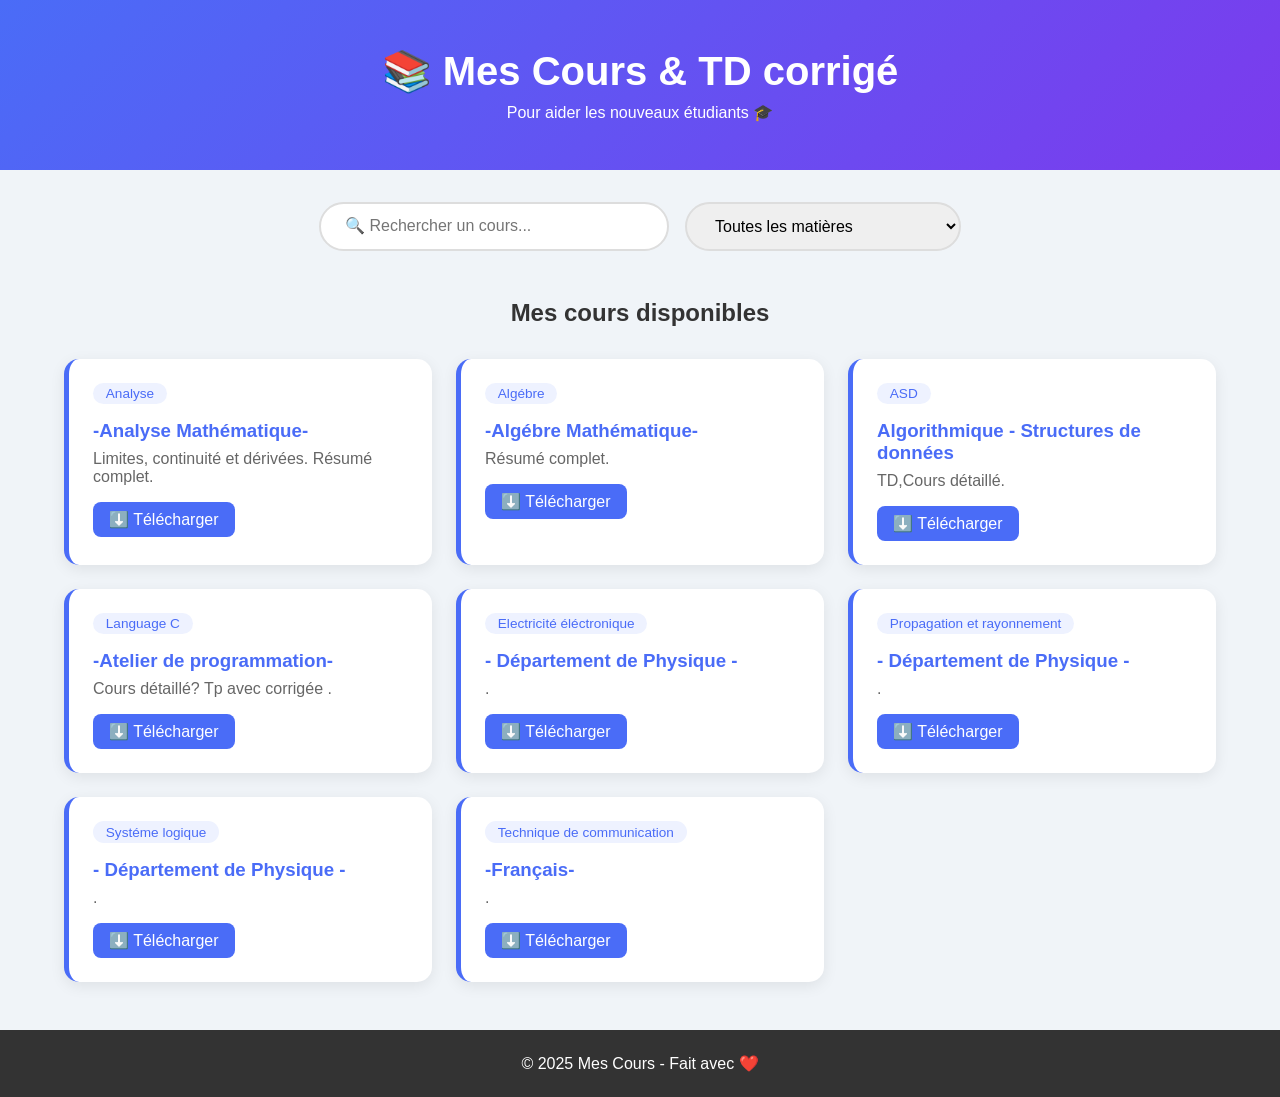
==== index.html @ 3fcf7350 "Rename courses.html to index.html" ====
<!DOCTYPE html>
<html lang="en">
<head>
    <meta charset="UTF-8">
    <meta name="viewport" content="width=device-width, initial-scale=1.0">
    <title>Document</title>
    <link rel="stylesheet" href="style.css">
</head>
<body>
    <!-- EN-TÊTE -->
    <header>
        <h1>📚 Mes Cours & TD corrigé</h1>
        <p>Pour aider les nouveaux étudiants 🎓</p>
    </header>

    <!-- RECHERCHE -->
    <div class="recherche">
        <input type="text" id="searchInput" placeholder="🔍 Rechercher un cours...">
        <select id="filterSelect">
            <option value="all">Toutes les matières</option>
            <option value="analyse ">analyse </option>
            <option value="algébre ">algébre</option>
            <option value="ASD">algorithme </option>
            <option value="language C">atelier programmation </option>
            <option value="propagation ">propagation et rayonnement </option>
            <option value="systéme logique ">systéme logique </option>
            <option value="électricité">électricité</option>
            <option value="français ">technique de communication</option>
        </select>
    </div>

    <!-- LISTE DES COURS -->
    <main>
        <h2>Mes cours disponibles</h2>
        <div id="coursesGrid" class="grille"></div>
    </main>

    <!-- PIED DE PAGE -->
    <footer>
        <p>© 2025 Mes Cours - Fait avec ❤️</p>
    </footer>

    <script src="script.js"></script>
    
</body>
</html>
---- style.css ----
/* Réinitialisation */
* {
    margin: 0;
    padding: 0;
    box-sizing: border-box;
    font-family: Arial, sans-serif;
}

body {
    background: #f0f4f8;
    color: #333;
}

/* En-tête */
header {
    background: linear-gradient(135deg, #4a6cf7, #7c3aed);
    color: white;
    text-align: center;
    padding: 3rem 1rem;
}

header h1 {
    font-size: 2.5rem;
    margin-bottom: 0.5rem;
}

/* Barre de recherche */
.recherche {
    display: flex;
    justify-content: center;
    gap: 1rem;
    padding: 2rem 1rem;
    flex-wrap: wrap;
}

.recherche input,
.recherche select {
    padding: 0.8rem 1.5rem;
    border: 2px solid #ddd;
    border-radius: 50px;
    font-size: 1rem;
    outline: none;
}

.recherche input {
    width: 350px;
    max-width: 100%;
}

.recherche input:focus,
.recherche select:focus {
    border-color: #4a6cf7;
}

/* Grille des cours */
main {
    padding: 1rem 5% 3rem;
}

main h2 {
    text-align: center;
    margin-bottom: 2rem;
    color: #333;
}

.grille {
    display: grid;
    grid-template-columns: repeat(auto-fill, minmax(280px, 1fr));
    gap: 1.5rem;
}

/* Carte d'un cours */
.carte {
    background: white;
    border-radius: 15px;
    padding: 1.5rem;
    box-shadow: 0 4px 15px rgba(0,0,0,0.08);
    border-left: 5px solid #4a6cf7;
    transition: transform 0.3s;
}

.carte:hover {
    transform: translateY(-5px);
    box-shadow: 0 10px 25px rgba(0,0,0,0.15);
}

.carte h3 {
    color: #4a6cf7;
    margin-bottom: 0.5rem;
}

.matiere {
    display: inline-block;
    background: #eef2ff;
    color: #4a6cf7;
    padding: 0.2rem 0.8rem;
    border-radius: 20px;
    font-size: 0.85rem;
    margin-bottom: 1rem;
}

.carte p {
    color: #666;
    margin-bottom: 1rem;
}

.carte a {
    display: inline-block;
    padding: 0.5rem 1rem;
    background: #4a6cf7;
    color: white;
    text-decoration: none;
    border-radius: 8px;
}

.carte a:hover {
    background: #3b5bdb;
}

/* Pied de page */
footer {
    background: #333;
    color: white;
    text-align: center;
    padding: 1.5rem;
}
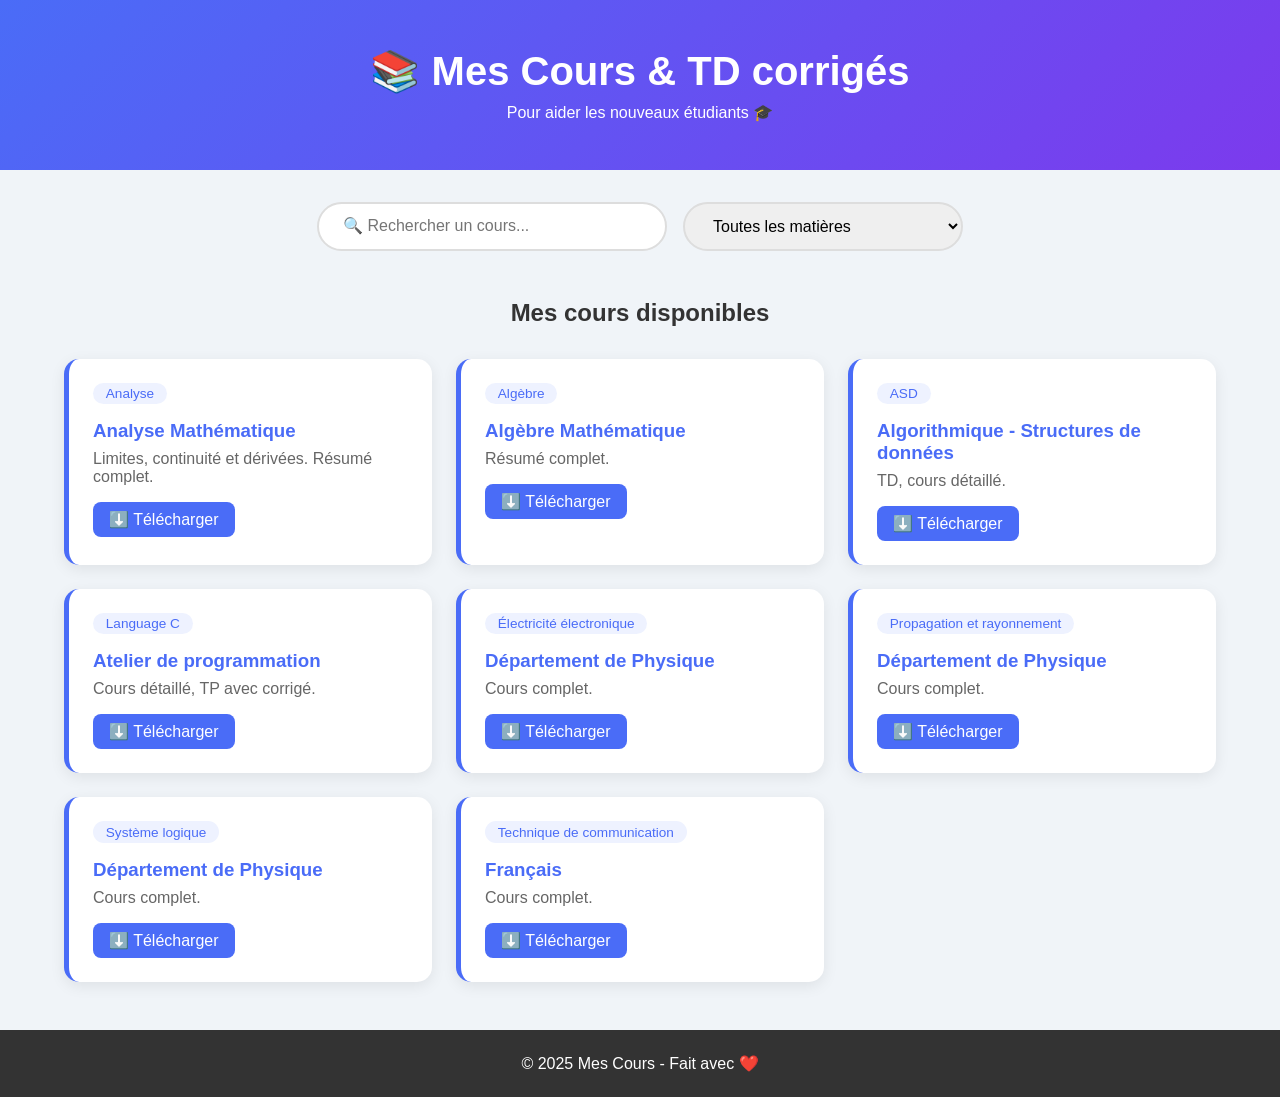
==== commit d410ba42: "Add files via upload my second version" ====
--- a/index.html
+++ b/index.html
@@ -1,46 +1,40 @@
-<!DOCTYPE html>
-<html lang="en">
-<head>
-    <meta charset="UTF-8">
-    <meta name="viewport" content="width=device-width, initial-scale=1.0">
-    <title>Document</title>
-    <link rel="stylesheet" href="style.css">
-</head>
-<body>
-    <!-- EN-TÊTE -->
-    <header>
-        <h1>📚 Mes Cours & TD corrigé</h1>
-        <p>Pour aider les nouveaux étudiants 🎓</p>
-    </header>
-
-    <!-- RECHERCHE -->
-    <div class="recherche">
-        <input type="text" id="searchInput" placeholder="🔍 Rechercher un cours...">
-        <select id="filterSelect">
-            <option value="all">Toutes les matières</option>
-            <option value="analyse ">analyse </option>
-            <option value="algébre ">algébre</option>
-            <option value="ASD">algorithme </option>
-            <option value="language C">atelier programmation </option>
-            <option value="propagation ">propagation et rayonnement </option>
-            <option value="systéme logique ">systéme logique </option>
-            <option value="électricité">électricité</option>
-            <option value="français ">technique de communication</option>
-        </select>
-    </div>
-
-    <!-- LISTE DES COURS -->
-    <main>
-        <h2>Mes cours disponibles</h2>
-        <div id="coursesGrid" class="grille"></div>
-    </main>
-
-    <!-- PIED DE PAGE -->
-    <footer>
-        <p>© 2025 Mes Cours - Fait avec ❤️</p>
-    </footer>
-
-    <script src="script.js"></script>
-    
-</body>
-</html>
+<!DOCTYPE html>
+<html lang="fr">
+<head>
+    <meta charset="UTF-8">
+    <meta name="viewport" content="width=device-width, initial-scale=1.0">
+    <title>Mes Cours & TD corrigés</title>
+    <link rel="stylesheet" href="style.css">
+</head>
+<body>
+    <!-- EN-TÊTE -->
+    <header>
+        <h1>📚 Mes Cours & TD corrigés</h1>
+        <p>Pour aider les nouveaux étudiants 🎓</p>
+    </header>
+
+    <!-- RECHERCHE -->
+    <div class="recherche">
+        <input type="text" id="searchInput" placeholder="🔍 Rechercher un cours...">
+        <select id="filterSelect">
+            <option value="all">Toutes les matières</option>
+            <!-- Les autres options sont générées automatiquement par script.js
+                 à partir des cours réellement présents, pour éviter tout
+                 décalage entre le filtre et les données. -->
+        </select>
+    </div>
+
+    <!-- LISTE DES COURS -->
+    <main>
+        <h2>Mes cours disponibles</h2>
+        <div id="coursesGrid" class="grille"></div>
+    </main>
+
+    <!-- PIED DE PAGE -->
+    <footer>
+        <p>© 2025 Mes Cours - Fait avec ❤️</p>
+    </footer>
+
+    <script src="script.js"></script>
+</body>
+</html>
--- a/style.css
+++ b/style.css
@@ -1,126 +1,144 @@
-/* Réinitialisation */
-* {
-    margin: 0;
-    padding: 0;
-    box-sizing: border-box;
-    font-family: Arial, sans-serif;
-}
-
-body {
-    background: #f0f4f8;
-    color: #333;
-}
-
-/* En-tête */
-header {
-    background: linear-gradient(135deg, #4a6cf7, #7c3aed);
-    color: white;
-    text-align: center;
-    padding: 3rem 1rem;
-}
-
-header h1 {
-    font-size: 2.5rem;
-    margin-bottom: 0.5rem;
-}
-
-/* Barre de recherche */
-.recherche {
-    display: flex;
-    justify-content: center;
-    gap: 1rem;
-    padding: 2rem 1rem;
-    flex-wrap: wrap;
-}
-
-.recherche input,
-.recherche select {
-    padding: 0.8rem 1.5rem;
-    border: 2px solid #ddd;
-    border-radius: 50px;
-    font-size: 1rem;
-    outline: none;
-}
-
-.recherche input {
-    width: 350px;
-    max-width: 100%;
-}
-
-.recherche input:focus,
-.recherche select:focus {
-    border-color: #4a6cf7;
-}
-
-/* Grille des cours */
-main {
-    padding: 1rem 5% 3rem;
-}
-
-main h2 {
-    text-align: center;
-    margin-bottom: 2rem;
-    color: #333;
-}
-
-.grille {
-    display: grid;
-    grid-template-columns: repeat(auto-fill, minmax(280px, 1fr));
-    gap: 1.5rem;
-}
-
-/* Carte d'un cours */
-.carte {
-    background: white;
-    border-radius: 15px;
-    padding: 1.5rem;
-    box-shadow: 0 4px 15px rgba(0,0,0,0.08);
-    border-left: 5px solid #4a6cf7;
-    transition: transform 0.3s;
-}
-
-.carte:hover {
-    transform: translateY(-5px);
-    box-shadow: 0 10px 25px rgba(0,0,0,0.15);
-}
-
-.carte h3 {
-    color: #4a6cf7;
-    margin-bottom: 0.5rem;
-}
-
-.matiere {
-    display: inline-block;
-    background: #eef2ff;
-    color: #4a6cf7;
-    padding: 0.2rem 0.8rem;
-    border-radius: 20px;
-    font-size: 0.85rem;
-    margin-bottom: 1rem;
-}
-
-.carte p {
-    color: #666;
-    margin-bottom: 1rem;
-}
-
-.carte a {
-    display: inline-block;
-    padding: 0.5rem 1rem;
-    background: #4a6cf7;
-    color: white;
-    text-decoration: none;
-    border-radius: 8px;
-}
-
-.carte a:hover {
-    background: #3b5bdb;
-}
-
-/* Pied de page */
-footer {
-    background: #333;
-    color: white;
-    text-align: center;
-    padding: 1.5rem;
-}+/* Réinitialisation */
+* {
+    margin: 0;
+    padding: 0;
+    box-sizing: border-box;
+    font-family: Arial, sans-serif;
+}
+
+body {
+    background: #f0f4f8;
+    color: #333;
+}
+
+/* En-tête */
+header {
+    background: linear-gradient(135deg, #4a6cf7, #7c3aed);
+    color: white;
+    text-align: center;
+    padding: 3rem 1rem;
+}
+
+header h1 {
+    font-size: 2.5rem;
+    margin-bottom: 0.5rem;
+}
+
+/* Barre de recherche */
+.recherche {
+    display: flex;
+    justify-content: center;
+    gap: 1rem;
+    padding: 2rem 1rem;
+    flex-wrap: wrap;
+}
+
+.recherche input,
+.recherche select {
+    padding: 0.8rem 1.5rem;
+    border: 2px solid #ddd;
+    border-radius: 50px;
+    font-size: 1rem;
+    outline: none;
+}
+
+.recherche input {
+    width: 350px;
+    max-width: 100%;
+}
+
+.recherche input:focus,
+.recherche select:focus {
+    border-color: #4a6cf7;
+}
+
+/* Grille des cours */
+main {
+    padding: 1rem 5% 3rem;
+}
+
+main h2 {
+    text-align: center;
+    margin-bottom: 2rem;
+    color: #333;
+}
+
+.grille {
+    display: grid;
+    grid-template-columns: repeat(auto-fill, minmax(280px, 1fr));
+    gap: 1.5rem;
+}
+
+/* Carte d'un cours */
+.carte {
+    background: white;
+    border-radius: 15px;
+    padding: 1.5rem;
+    box-shadow: 0 4px 15px rgba(0,0,0,0.08);
+    border-left: 5px solid #4a6cf7;
+    transition: transform 0.3s;
+}
+
+.carte:hover {
+    transform: translateY(-5px);
+    box-shadow: 0 10px 25px rgba(0,0,0,0.15);
+}
+
+.carte h3 {
+    color: #4a6cf7;
+    margin-bottom: 0.5rem;
+}
+
+.matiere {
+    display: inline-block;
+    background: #eef2ff;
+    color: #4a6cf7;
+    padding: 0.2rem 0.8rem;
+    border-radius: 20px;
+    font-size: 0.85rem;
+    margin-bottom: 1rem;
+}
+
+.carte p {
+    color: #666;
+    margin-bottom: 1rem;
+}
+
+.carte a {
+    display: inline-block;
+    padding: 0.5rem 1rem;
+    background: #4a6cf7;
+    color: white;
+    text-decoration: none;
+    border-radius: 8px;
+}
+
+.carte a:hover {
+    background: #3b5bdb;
+}
+
+/* Cours sans fichier disponible pour l'instant */
+.indisponible {
+    display: inline-block;
+    padding: 0.5rem 1rem;
+    background: #f1f3f5;
+    color: #888;
+    border-radius: 8px;
+    font-size: 0.9rem;
+}
+
+/* Message quand aucun résultat ne correspond à la recherche */
+.vide {
+    text-align: center;
+    grid-column: 1 / -1;
+    color: #666;
+    padding: 2rem 0;
+}
+
+/* Pied de page */
+footer {
+    background: #333;
+    color: white;
+    text-align: center;
+    padding: 1.5rem;
+}
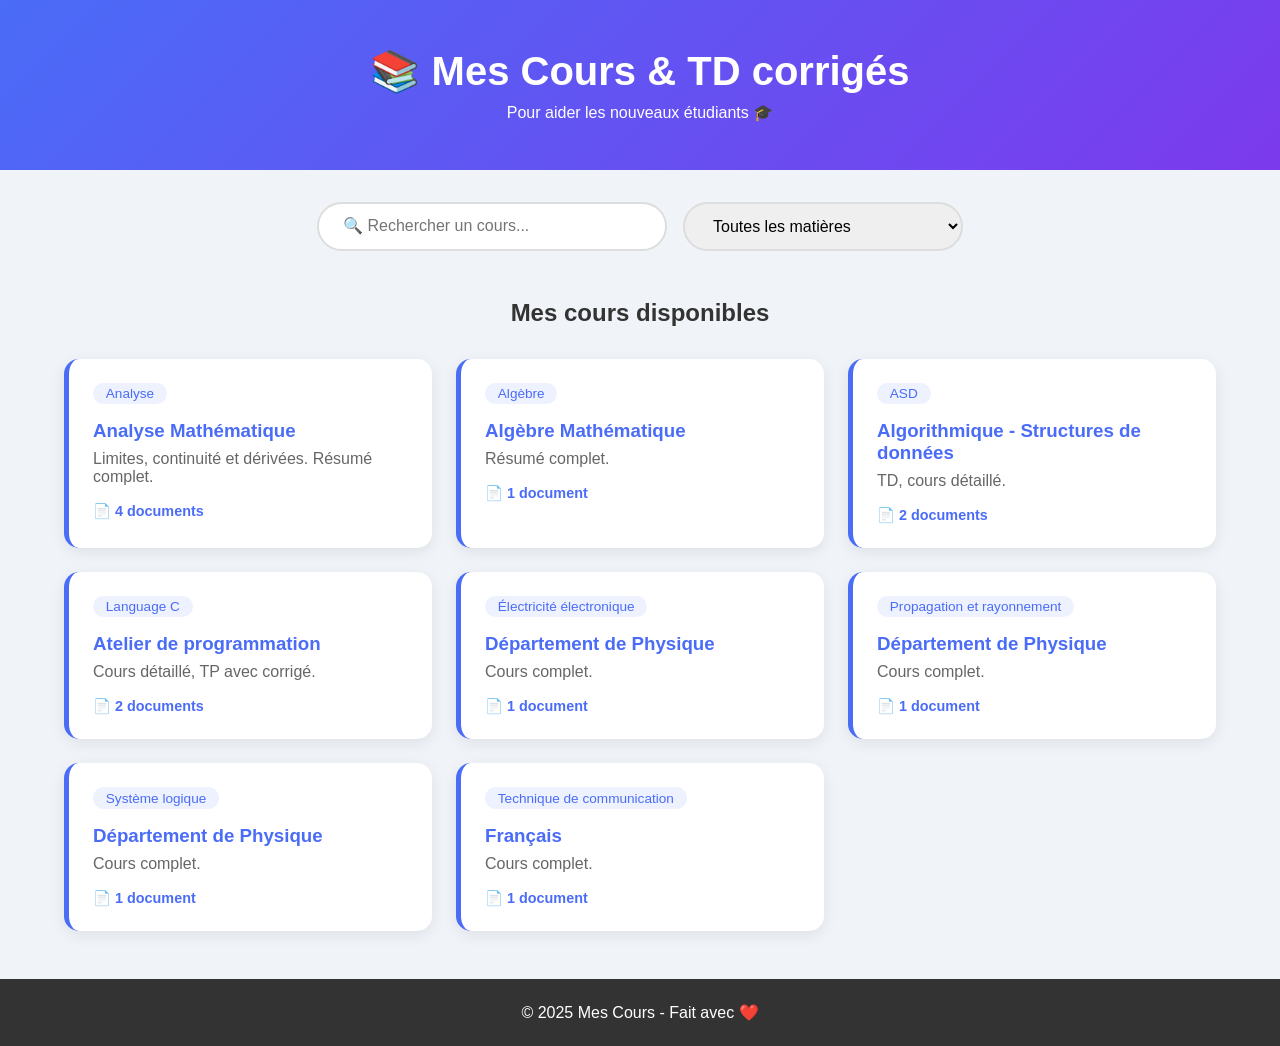
==== commit 41c91c65: "Add files via upload" ====
--- a/index.html
+++ b/index.html
@@ -35,6 +35,17 @@
         <p>© 2025 Mes Cours - Fait avec ❤️</p>
     </footer>
 
+    <!-- MODAL : détail d'un cours avec ses chapitres/fichiers -->
+    <div id="modal" class="modal">
+        <div class="modal-contenu" role="dialog" aria-modal="true" aria-labelledby="modalTitre">
+            <button id="modalFermer" class="modal-fermer" aria-label="Fermer">✕</button>
+            <span id="modalMatiere" class="matiere"></span>
+            <h3 id="modalTitre"></h3>
+            <p id="modalDescription" class="modal-description"></p>
+            <div id="modalListe" class="modal-liste"></div>
+        </div>
+    </div>
+
     <script src="script.js"></script>
 </body>
 </html>
--- a/style.css
+++ b/style.css
@@ -69,19 +69,26 @@
     gap: 1.5rem;
 }
 
-/* Carte d'un cours */
+/* Carte d'un cours - toute la carte est cliquable */
 .carte {
     background: white;
     border-radius: 15px;
     padding: 1.5rem;
     box-shadow: 0 4px 15px rgba(0,0,0,0.08);
     border-left: 5px solid #4a6cf7;
-    transition: transform 0.3s;
-}
-
-.carte:hover {
+    transition: transform 0.3s, box-shadow 0.3s;
+    cursor: pointer;
+}
+
+.carte:hover,
+.carte:focus-visible {
     transform: translateY(-5px);
     box-shadow: 0 10px 25px rgba(0,0,0,0.15);
+}
+
+.carte:focus-visible {
+    outline: 3px solid #4a6cf7;
+    outline-offset: 2px;
 }
 
 .carte h3 {
@@ -104,35 +111,111 @@
     margin-bottom: 1rem;
 }
 
-.carte a {
+.compteur {
     display: inline-block;
-    padding: 0.5rem 1rem;
+    color: #4a6cf7;
+    font-size: 0.9rem;
+    font-weight: bold;
+}
+
+/* Message quand aucun résultat ne correspond à la recherche */
+.vide {
+    text-align: center;
+    grid-column: 1 / -1;
+    color: #666;
+    padding: 2rem 0;
+}
+
+/* MODAL - détail d'un cours avec ses chapitres/fichiers */
+.modal {
+    display: none;
+    position: fixed;
+    inset: 0;
+    background: rgba(0,0,0,0.5);
+    align-items: center;
+    justify-content: center;
+    padding: 1rem;
+    z-index: 100;
+}
+
+.modal.ouvert {
+    display: flex;
+}
+
+.modal-contenu {
+    background: white;
+    border-radius: 15px;
+    padding: 2rem;
+    width: 100%;
+    max-width: 480px;
+    max-height: 85vh;
+    overflow-y: auto;
+    position: relative;
+}
+
+.modal-contenu h3 {
+    color: #4a6cf7;
+    margin: 0.5rem 0;
+}
+
+.modal-description {
+    color: #666;
+    margin-bottom: 1.5rem;
+}
+
+.modal-fermer {
+    position: absolute;
+    top: 1rem;
+    right: 1rem;
+    background: #f1f3f5;
+    border: none;
+    width: 32px;
+    height: 32px;
+    border-radius: 50%;
+    font-size: 1rem;
+    cursor: pointer;
+    color: #555;
+}
+
+.modal-fermer:hover {
+    background: #e2e6ea;
+}
+
+.modal-liste {
+    display: flex;
+    flex-direction: column;
+    gap: 0.75rem;
+}
+
+.chapitre-ligne {
+    display: flex;
+    align-items: center;
+    justify-content: space-between;
+    gap: 1rem;
+    padding: 0.8rem 1rem;
+    background: #f8f9fb;
+    border-radius: 10px;
+    border-left: 3px solid #4a6cf7;
+}
+
+.chapitre-nom {
+    font-size: 0.95rem;
+    color: #333;
+}
+
+.chapitre-ligne a {
+    flex-shrink: 0;
+    padding: 0.4rem 0.9rem;
     background: #4a6cf7;
     color: white;
     text-decoration: none;
     border-radius: 8px;
-}
-
-.carte a:hover {
+    font-size: 0.85rem;
+    white-space: nowrap;
+}
+
+.chapitre-ligne a:hover {
     background: #3b5bdb;
-}
-
-/* Cours sans fichier disponible pour l'instant */
-.indisponible {
-    display: inline-block;
-    padding: 0.5rem 1rem;
-    background: #f1f3f5;
-    color: #888;
-    border-radius: 8px;
-    font-size: 0.9rem;
-}
-
-/* Message quand aucun résultat ne correspond à la recherche */
-.vide {
-    text-align: center;
-    grid-column: 1 / -1;
-    color: #666;
-    padding: 2rem 0;
 }
 
 /* Pied de page */
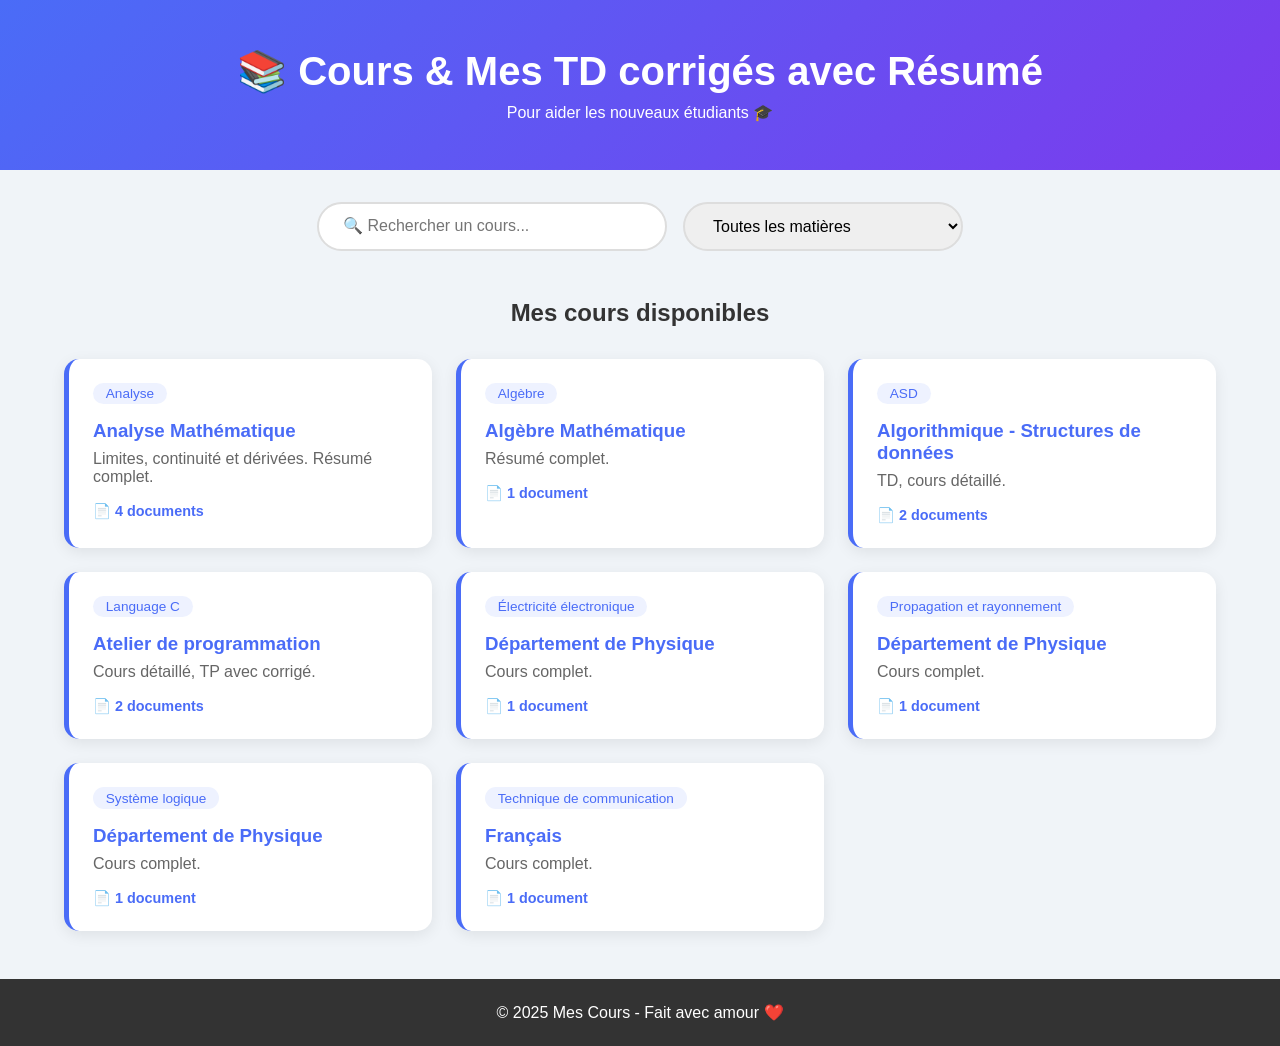
==== commit 5507f44f: "Update title and headings in index.html" ====
--- a/index.html
+++ b/index.html
@@ -3,13 +3,13 @@
 <head>
     <meta charset="UTF-8">
     <meta name="viewport" content="width=device-width, initial-scale=1.0">
-    <title>Mes Cours & TD corrigés</title>
+    <title> Cours &  Mes TD corrigés avec Résumé</title>
     <link rel="stylesheet" href="style.css">
 </head>
 <body>
     <!-- EN-TÊTE -->
     <header>
-        <h1>📚 Mes Cours & TD corrigés</h1>
+        <h1>📚 Cours &  Mes TD corrigés avec Résumé</h1>
         <p>Pour aider les nouveaux étudiants 🎓</p>
     </header>
 
@@ -32,7 +32,7 @@
 
     <!-- PIED DE PAGE -->
     <footer>
-        <p>© 2025 Mes Cours - Fait avec ❤️</p>
+        <p>© 2025 Mes Cours - Fait avec amour ❤️</p>
     </footer>
 
     <!-- MODAL : détail d'un cours avec ses chapitres/fichiers -->
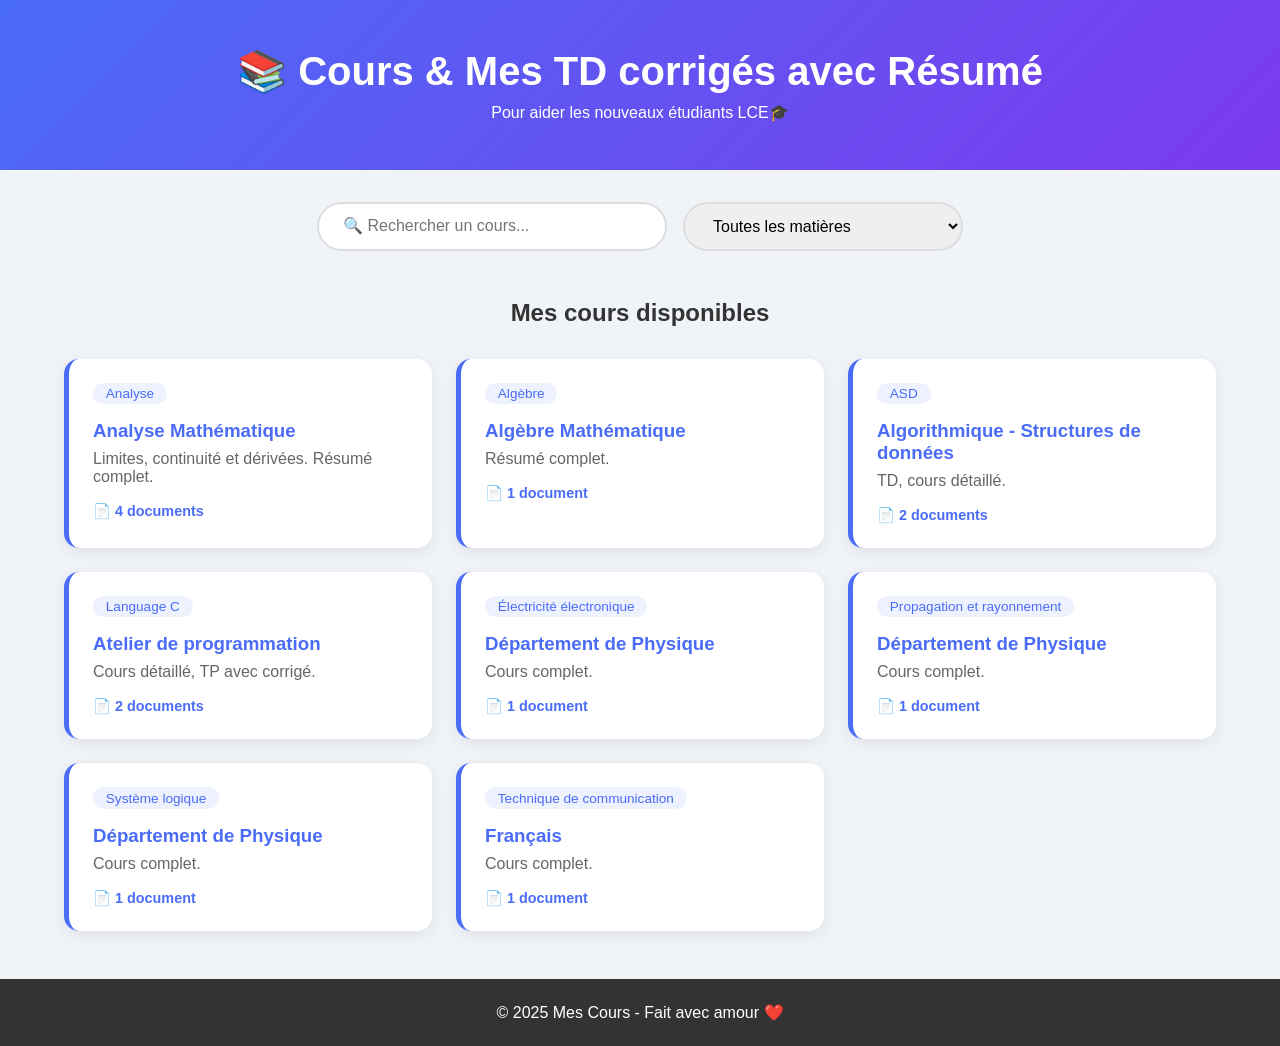
==== commit c372eac4: "Update index.html" ====
--- a/index.html
+++ b/index.html
@@ -10,7 +10,7 @@
     <!-- EN-TÊTE -->
     <header>
         <h1>📚 Cours &  Mes TD corrigés avec Résumé</h1>
-        <p>Pour aider les nouveaux étudiants 🎓</p>
+        <p>Pour aider les nouveaux étudiants LCE🎓</p>
     </header>
 
     <!-- RECHERCHE -->
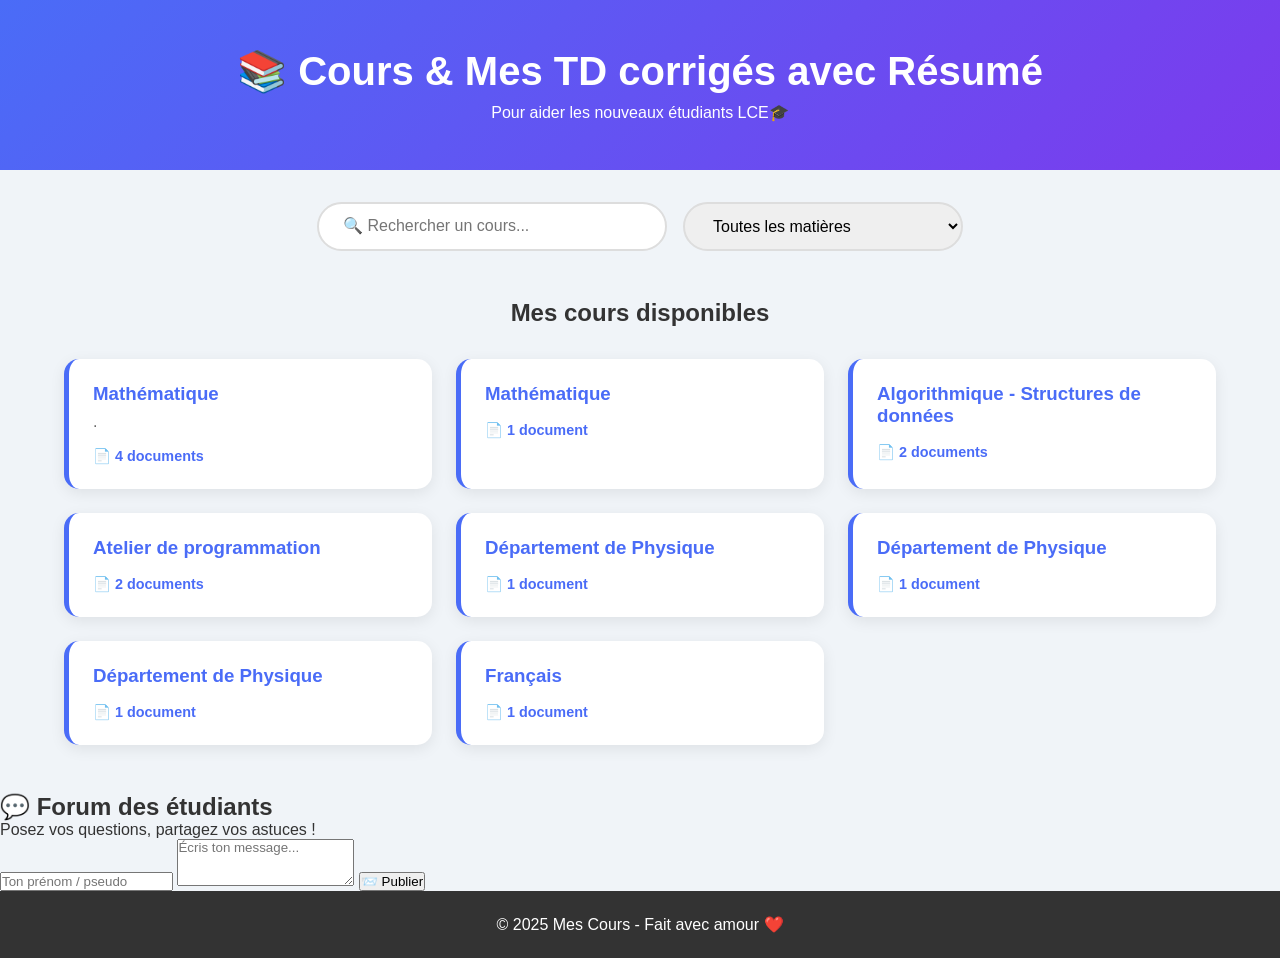
==== commit 8fe99ee2: "Add student forum section to index.html" ====
--- a/index.html
+++ b/index.html
@@ -29,6 +29,21 @@
         <h2>Mes cours disponibles</h2>
         <div id="coursesGrid" class="grille"></div>
     </main>
+      <!-- FORUM ÉTUDIANT -->
+    <section class="forum-section" id="forum">
+        <h2>💬 Forum des étudiants</h2>
+        <p class="forum-intro">Posez vos questions, partagez vos astuces !</p>
+
+        <!-- Formulaire nouveau message -->
+        <div class="forum-publier">
+            <input type="text" id="forumPseudo" placeholder="Ton prénom / pseudo" maxlength="30">
+            <textarea id="forumMessage" placeholder="Écris ton message..." rows="3" maxlength="500"></textarea>
+            <button id="forumPublierBtn">📨 Publier</button>
+        </div>
+
+        <!-- Liste des messages -->
+        <div id="forumMessages" class="forum-messages"></div>
+    </section>
 
     <!-- PIED DE PAGE -->
     <footer>
